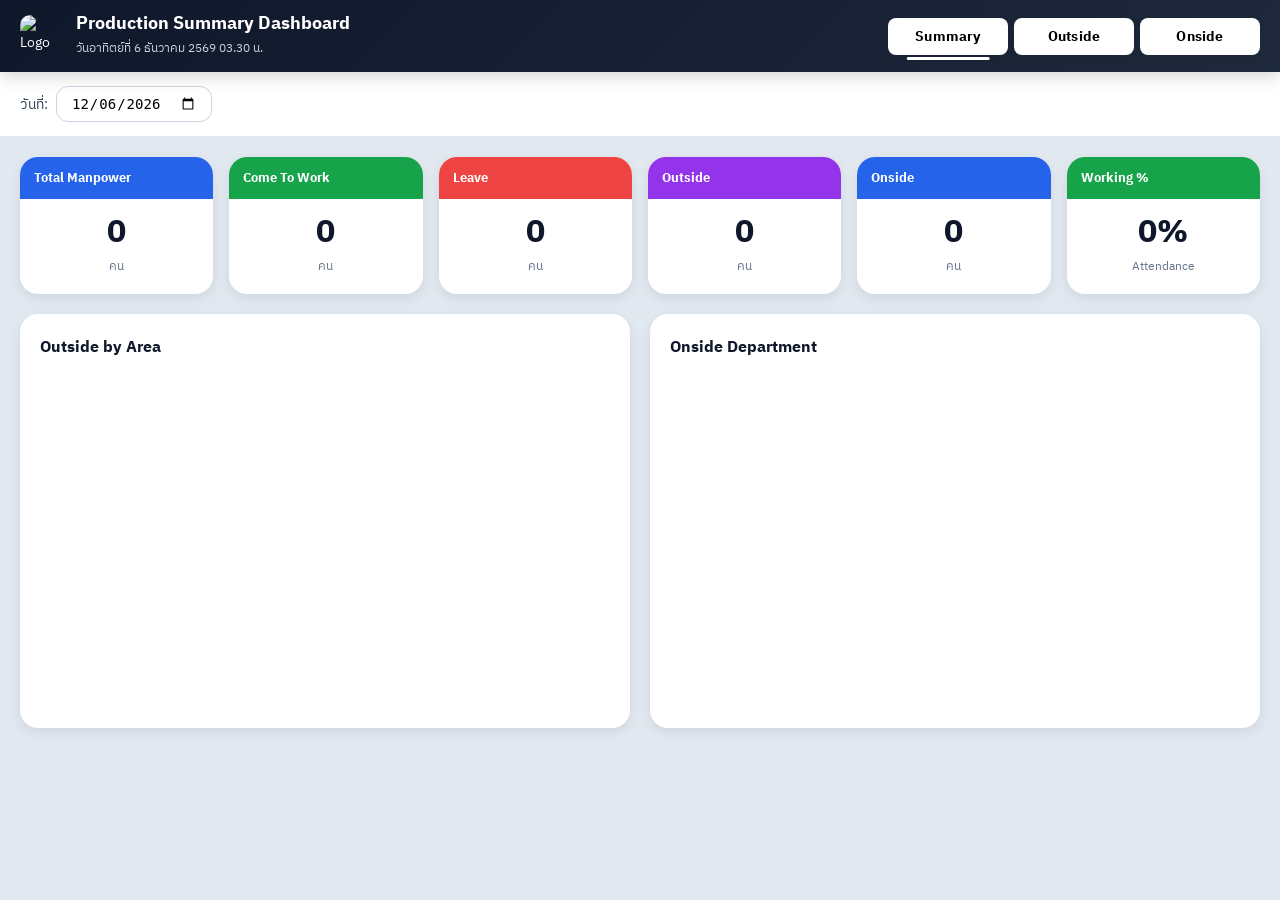
==== summary.html @ f7a7f8fb "Add files via upload" ====
<!doctype html>
<html lang="th" class="h-full">

<head>

  <meta charset="UTF-8" />

  <meta
    name="viewport"
    content="width=device-width, initial-scale=1.0"
  />

  <title>
    Summary Dashboard
  </title>

  <!-- Tailwind -->
  <script src="https://cdn.tailwindcss.com/3.4.17"></script>

  <!-- Fonts -->
  <link
    href="https://fonts.googleapis.com/css2?family=IBM+Plex+Sans+Thai:wght@400;500;600;700&family=JetBrains+Mono:wght@500&display=swap"
    rel="stylesheet"
  />

  <!-- Chart -->
  <script src="https://cdn.jsdelivr.net/npm/chart.js"></script>

  <!-- CSS -->
  <link
    href="style.css"
    rel="stylesheet"
  />

  <style>

    /* =====================================================
       SUMMARY DASHBOARD
    ===================================================== */

    .dashboard-wrapper {

      flex: 1;

      overflow: auto;

      padding: 20px;

      background:
        #e2e8f0;
    }

    /* =====================================================
       CARDS
    ===================================================== */

    .dashboard-grid {

      display: grid;

      grid-template-columns:
        repeat(6, minmax(0, 1fr));

      gap: 16px;

      margin-bottom: 20px;
    }

    .dashboard-card {

      background: white;

      border-radius: 18px;

      overflow: hidden;

      box-shadow:
        0 4px 12px rgba(0,0,0,0.08);
    }

    .dashboard-header {

      padding: 10px 14px;

      font-size: 13px;
      font-weight: 700;

      color: white;
    }

    .dashboard-blue {
      background: #2563eb;
    }

    .dashboard-green {
      background: #16a34a;
    }

    .dashboard-red {
      background: #ef4444;
    }

    .dashboard-purple {
      background: #9333ea;
    }

    .dashboard-body {

      padding: 18px;

      text-align: center;
    }

    .dashboard-number {

      font-size: 32px;
      font-weight: 700;

      line-height: 1;
    }

    .dashboard-label {

      margin-top: 8px;

      font-size: 12px;

      color: #64748b;
    }

    /* =====================================================
       CHARTS
    ===================================================== */

    .chart-grid {

      display: grid;

      grid-template-columns:
        1fr 1fr;

      gap: 20px;
    }

    .chart-card {

      background: white;

      border-radius: 18px;

      padding: 20px;

      box-shadow:
        0 4px 12px rgba(0,0,0,0.08);
    }

    .chart-title {

      margin-bottom: 20px;

      font-size: 16px;
      font-weight: 700;
    }

    canvas {

      width: 100% !important;
      height: 320px !important;
    }

    /* =====================================================
       RESPONSIVE
    ===================================================== */

    @media (max-width: 1200px) {

      .dashboard-grid {

        grid-template-columns:
          repeat(3, minmax(0, 1fr));
      }

      .chart-grid {

        grid-template-columns:
          1fr;
      }

    }

    @media (max-width: 768px) {

      .dashboard-grid {

        grid-template-columns:
          repeat(2, minmax(0, 1fr));
      }

    }

  </style>

</head>

<body>

  <div id="app">

    <!-- ================================================= -->
    <!-- HEADER -->
    <!-- ================================================= -->

    <header>

      <div class="header-left">

        <!-- ICON -->

        <div class="header-icon">

          <img
            src="https://www.jobbkk.com/upload/employer/0A/3EA/00B3EA/images/46058.webp"
            alt="Logo"
            style="
              width:42px;
              height:42px;
              object-fit:cover;
              border-radius:10px;
            "
          />

        </div>

        <!-- TITLE -->

        <div>

          <h1>
            Production Summary Dashboard
          </h1>

          <div id="dateDisplay"></div>

        </div>

      </div>

      <!-- ================================================= -->
      <!-- NAVIGATION -->
      <!-- ================================================= -->

      <div class="top-nav">

        <a
          href="summary.html"
          class="nav-link active"
        >
          Summary
        </a>

        <a
          href="index.html"
          class="nav-link"
        >
          Outside
        </a>

        <a
          href="onside.html"
          class="nav-link"
        >
          Onside
        </a>

      </div>

    </header>

    <!-- ================================================= -->
    <!-- SUMMARY -->
    <!-- ================================================= -->

    <div class="summary-bar">

      <div class="summary-item">

        <label>
          วันที่:
        </label>

        <input
          id="workDate"
          type="date"
        />

      </div>

    </div>

    <!-- ================================================= -->
    <!-- DASHBOARD -->
    <!-- ================================================= -->

    <div class="dashboard-wrapper">

      <!-- ================================================= -->
      <!-- SUMMARY CARDS -->
      <!-- ================================================= -->

      <div class="dashboard-grid">

        <div class="dashboard-card">

          <div class="dashboard-header dashboard-blue">
            Total Manpower
          </div>

          <div class="dashboard-body">

            <div
              class="dashboard-number"
              id="sumTotal"
            >
              0
            </div>

            <div class="dashboard-label">
              คน
            </div>

          </div>

        </div>

        <div class="dashboard-card">

          <div class="dashboard-header dashboard-green">
            Come To Work
          </div>

          <div class="dashboard-body">

            <div
              class="dashboard-number"
              id="sumWorking"
            >
              0
            </div>

            <div class="dashboard-label">
              คน
            </div>

          </div>

        </div>

        <div class="dashboard-card">

          <div class="dashboard-header dashboard-red">
            Leave
          </div>

          <div class="dashboard-body">

            <div
              class="dashboard-number"
              id="sumLeave"
            >
              0
            </div>

            <div class="dashboard-label">
              คน
            </div>

          </div>

        </div>

        <div class="dashboard-card">

          <div class="dashboard-header dashboard-purple">
            Outside
          </div>

          <div class="dashboard-body">

            <div
              class="dashboard-number"
              id="sumOutside"
            >
              0
            </div>

            <div class="dashboard-label">
              คน
            </div>

          </div>

        </div>

        <div class="dashboard-card">

          <div class="dashboard-header dashboard-blue">
            Onside
          </div>

          <div class="dashboard-body">

            <div
              class="dashboard-number"
              id="sumOnside"
            >
              0
            </div>

            <div class="dashboard-label">
              คน
            </div>

          </div>

        </div>

        <div class="dashboard-card">

          <div class="dashboard-header dashboard-green">
            Working %
          </div>

          <div class="dashboard-body">

            <div
              class="dashboard-number"
              id="workingPercent"
            >
              0%
            </div>

            <div class="dashboard-label">
              Attendance
            </div>

          </div>

        </div>

      </div>

      <!-- ================================================= -->
      <!-- CHART -->
      <!-- ================================================= -->

      <div class="chart-grid">

        <div class="chart-card">

          <div class="chart-title">
            Outside by Area
          </div>

          <canvas id="outsideChart"></canvas>

        </div>

        <div class="chart-card">

          <div class="chart-title">
            Onside Department
          </div>

          <canvas id="onsideChart"></canvas>

        </div>

      </div>

    </div>

  </div>

  <!-- ================================================= -->
  <!-- TOAST -->
  <!-- ================================================= -->

  <div id="toast"></div>

  <!-- ================================================= -->
  <!-- SCRIPT -->
  <!-- ================================================= -->

  <script src="summary.js"></script>

</body>

</html>
---- style.css ----
/* =========================================================
   BASE
========================================================= */

* {
  box-sizing: border-box;
}

html,
body {
  margin: 0;
  padding: 0;
  overflow: hidden;
}

body {

  font-family:
    'IBM Plex Sans Thai',
    sans-serif;

  background:
    #f1f5f9;

  color:
    #0f172a;

  font-size: 14px;
  font-weight: 400;
}

/* =========================================================
   APP
========================================================= */

#app {

  width: 100%;
  height: 100vh;

  display: flex;
  flex-direction: column;

  overflow: hidden;
}

/* =========================================================
   HEADER
========================================================= */

header {

  height: 72px;

  display: flex;
  align-items: center;
  justify-content: space-between;

  padding: 0 20px;

  background:
    linear-gradient(
      135deg,
      #0f172a,
      #1e293b
    );

  color: white;

  flex-shrink: 0;

  box-shadow:
    0 4px 16px rgba(0,0,0,0.18);

  z-index: 100;
}

.header-left {

  display: flex;
  align-items: center;
  gap: 14px;
}

.header-icon {

  display: flex;
  align-items: center;
  justify-content: center;
}

header h1 {

  margin: 0;

  font-size: 18px;
  font-weight: 700;

  line-height: 1.2;
}

#dateDisplay {

  margin-top: 4px;

  font-size: 12px;

  color: #cbd5e1;
}

/* =========================================================
   TOP NAV
========================================================= */

.top-nav {

  display: flex;
  align-items: center;
  gap: 6px;
}

/* =========================================================
   NAV BUTTON
========================================================= */

.nav-link {

  position: relative;

  display: inline-flex;
  align-items: center;
  justify-content: center;

  min-width: 120px;

  padding: 6px 12px;

  border-radius: 8px;

  text-decoration: none;

  font-size: 14px;
  font-weight: 700;

  letter-spacing: 0.2px;

  color: #000000;

  background: white;

  border:
    1px solid transparent;

  transition:
    all 0.2s ease;

  box-shadow:
    0 2px 6px rgba(0,0,0,0.08);
}

.nav-link:hover {

  transform:
    translateY(-2px);

  background:
    #e2e8f0;

  color:
    #0f172a;

  box-shadow:
    0 10px 18px rgba(0,0,0,0.12);
}

.nav-link.active::after {

  content: '';

  position: absolute;

  left: 50%;
  bottom: -6px;

  transform:
    translateX(-50%);

  width: 70%;
  height: 3px;

  border-radius: 999px;

  background: white;

  animation:
    navGlow 1.5s infinite alternate;
}

@keyframes navGlow {

  from {

    opacity: 0.6;

    width: 55%;
  }

  to {

    opacity: 1;

    width: 80%;
  }

}

/* =========================================================
   SUMMARY
========================================================= */

.summary-bar {

  display: flex;
  align-items: center;
  gap: 20px;

  padding: 14px 20px;

  background: white;

  border-bottom:
    1px solid #e2e8f0;

  flex-wrap: wrap;

  flex-shrink: 0;

  box-shadow:
    0 2px 8px rgba(0,0,0,0.04);
}

.summary-item {

  display: flex;
  align-items: center;
  gap: 8px;

  font-size: 14px;

  color:
    #334155;
}

.summary-dot {

  width: 10px;
  height: 10px;

  border-radius: 999px;
}

.summary-driver {
  background: #3b82f6;
}

.summary-helper {
  background: #22c55e;
}

.summary-leave {
  background: #ef4444;
}

.summary-total {
  background: #64748b;
}

/* =========================================================
   DATE INPUT
========================================================= */

#workDate {

  border:
    1px solid #cbd5e1;

  border-radius: 12px;

  padding:
    8px 14px;

  font-size: 14px;

  background: white;

  outline: none;

  transition:
    all 0.2s ease;
}

#workDate:focus {

  border-color:
    #60a5fa;

  box-shadow:
    0 0 0 4px rgba(96,165,250,0.15);
}

/* =========================================================
   BOARD WRAPPER
========================================================= */

.board-wrapper {

  flex: 1;

  overflow: auto;

  background:
    #e2e8f0;
}

/* =========================================================
   OUTSIDE GRID
========================================================= */

.outside-header,
.outside-row {

  display: grid;

  grid-template-columns:
    170px
    repeat(7, minmax(0, 1fr))
    90px;

  width: 100%;
}

/* =========================================================
   ONSIDE GRID
========================================================= */

.onside-header,
.onside-row {

  display: grid;

  grid-template-columns:
    160px
    1fr
    70px;

  width: 100%;
}

.onside-row {

  gap: 8px;
  align-items: center;
}

/* =========================================================
   BOARD HEADER
========================================================= */

.board-header {

  position: sticky;
  top: 0;

  z-index: 50;

  background:
    linear-gradient(
      135deg,
      #1e293b,
      #334155
    );

  color: white;

  box-shadow:
    0 4px 12px rgba(0,0,0,0.15);
}

/* =========================================================
   HEADER CELL
========================================================= */

.board-header-cell {

  width: 100%;
  min-width: 0;

  padding: 16px 10px;

  display: flex;
  align-items: center;
  justify-content: center;

  text-align: center;

  font-size: 14px;
  font-weight: 700;

  border-right:
    1px solid rgba(255,255,255,0.08);

  overflow: hidden;
  text-overflow: ellipsis;
  white-space: nowrap;
}

/* =========================================================
   ROW
========================================================= */

.outside-row,
.onside-row {

  background: white;

  border-bottom:
    1px solid #e2e8f0;

  transition:
    background 0.2s ease;
}

.outside-row:hover,
.onside-row:hover {

  background:
    #f8fafc;
}

/* =========================================================
   AREA CELL
========================================================= */

.area-cell {

  min-width: 0;

  position: sticky;
  left: 0;

  z-index: 10;

  display: flex;
  align-items: center;
  gap: 8px;

  padding: 8px;

  background:
    #f8fafc;

  border-right:
    1px solid #e2e8f0;

  overflow: hidden;
}

.area-color {

  width: 8px;

  align-self: stretch;

  border-radius: 999px;

  flex-shrink: 0;
}

.area-name {

  font-size: 16px;
  font-weight: 700;

  color:
    #0f172a;

  line-height: 1.2;

  overflow: hidden;
  text-overflow: ellipsis;
  white-space: nowrap;
}

.area-time {

  margin-top: 4px;

  font-size: 12px;

  color:
    #64748b;
}

/* =========================================================
   STAFF CELL
========================================================= */

.staff-cell {

  position: relative;

  min-width: 0;

  display: flex;
  align-items: center;
  justify-content: center;

  min-height: 96px;

  padding: 6px;

  background: #f8fafc;

  border-right:
    1px solid #e2e8f0;

  overflow: visible;
}

/* =========================================================
   STAFF CARD
========================================================= */

.staff-card {

  position: relative;

  width: calc(100% - 8px);

  display: flex;
  align-items: center;
  gap: 10px;

  padding: 10px;

  background: white;

  border:
    1px solid #e2e8f0;

  border-radius: 14px;

  overflow: hidden;

  box-shadow:
    0 2px 6px rgba(0,0,0,0.05);

  transition:
    transform 0.22s ease,
    box-shadow 0.22s ease,
    opacity 0.22s ease;

  transform-origin: center center;

  z-index: 1;

  will-change:
    transform;
}

/* =========================================================
   DIM OTHER CARDS
========================================================= */

.board-row:hover .staff-card:not(:hover) {

  opacity: 0.35;

  transform:
    scale(0.92);
}

/* =========================================================
   EXPAND ACTIVE CARD
========================================================= */

.staff-card:hover {

  opacity: 1 !important;

  transform:
    scale(2.5) !important;

  z-index: 99999;

  border-color:
    #3b82f6;

  box-shadow:
    0 28px 60px rgba(0,0,0,0.30);
}
/* =========================================================
   AVATAR WRAP
========================================================= */

.staff-avatar-wrap {

  position: relative;

  width: 42px;
  height: 42px;

  flex-shrink: 0;
}

/* =========================================================
   AVATAR
========================================================= */

.staff-avatar {

  width: 100%;
  height: 100%;

  border-radius: 999px;

  background:
    linear-gradient(
      135deg,
      #d6d3d1,
      #e7e5e4
    );

  display: flex;
  align-items: center;
  justify-content: center;

  font-size: 14px;
  font-weight: 600;

  color:
    #44403c;
}

/* =========================================================
   AVATAR IMAGE
========================================================= */

.staff-avatar-image {

  width: 100%;
  height: 100%;

  object-fit: cover;

  border-radius: 999px;

  display: block;

  background:
    #e2e8f0;

  border:
    2px solid white;
}

/* =========================================================
   STATUS BADGE
========================================================= */

.staff-status {

  position: absolute;

  right: -2px;
  bottom: -2px;

  width: 18px;
  height: 18px;

  border-radius: 999px;

  display: flex;
  align-items: center;
  justify-content: center;

  border:
    2px solid white;

  font-size: 10px;
  font-weight: 700;

  color: white;

  box-shadow:
    0 2px 6px rgba(0,0,0,0.2);
}

.badge-driver {
  background: #3b82f6;
}

.badge-helper {
  background: #22c55e;
}

.badge-leave {
  background: #ef4444;
}

/* =========================================================
   STAFF INFO
========================================================= */

.staff-info {

  flex: 1;

  min-width: 0;
}

.staff-name {

  font-size: 10px;
  font-weight: 700;

  color:
    #0f172a;

  overflow: hidden;
  text-overflow: ellipsis;
  white-space: nowrap;
}

.staff-name-th {

  margin-top: 2px;

  font-size: 8px;
  font-weight: 500;

  color:
    #78716c;

  overflow: hidden;
  text-overflow: ellipsis;
  white-space: nowrap;
}

/* =========================================================
   EMPTY SLOT
========================================================= */

.empty-slot {

  font-size: 12px;

  color:
    #cbd5e1;
}

/* =========================================================
   TOTAL
========================================================= */

.total-cell {

  min-width: 0;

  display: flex;
  align-items: center;
  justify-content: center;

  background: white;

  overflow: hidden;
}

.total-number {

  font-size: 18px;
  font-weight: 700;

  color:
    #0f172a;
}

/* =========================================================
   EMPTY STATE
========================================================= */

.empty-state {

  display: flex;
  flex-direction: column;
  align-items: center;
  justify-content: center;

  padding: 120px 20px;

  text-align: center;
}

.empty-icon {

  font-size: 56px;

  margin-bottom: 16px;
}

.empty-title {

  font-size: 18px;
  font-weight: 700;

  color:
    #334155;
}

.empty-desc {

  margin-top: 8px;

  font-size: 13px;

  color:
    #94a3b8;
}

/* =========================================================
   TOAST
========================================================= */

#toast {

  position: fixed;

  right: 20px;
  bottom: 20px;

  padding:
    12px 16px;

  background:
    #0f172a;

  color: white;

  border-radius: 14px;

  font-size: 14px;

  opacity: 0;

  transform:
    translateY(20px);

  transition:
    all 0.25s ease;

  z-index: 99999;

  box-shadow:
    0 12px 24px rgba(0,0,0,0.2);
}

#toast.show {

  opacity: 1;

  transform:
    translateY(0);
}

/* =========================================================
   SCROLLBAR
========================================================= */

::-webkit-scrollbar {

  width: 10px;
  height: 10px;
}

::-webkit-scrollbar-track {

  background:
    #e2e8f0;
}

::-webkit-scrollbar-thumb {

  background:
    #94a3b8;

  border-radius: 999px;
}

::-webkit-scrollbar-thumb:hover {

  background:
    #64748b;
}

/* =========================================================
   RESPONSIVE
========================================================= */

@media (max-width: 1200px) {

  .board-header-cell,
  .summary-item {

    font-size: 12px;
  }

  .staff-name {

    font-size: 11px;
  }

  .staff-card:hover {

    transform:
      scale(1.6);
  }

}

@media (max-width: 768px) {

  header {

    padding: 0 14px;
  }

  .summary-bar {

    gap: 12px;

    padding: 10px 14px;
  }

  .board-wrapper {

    overflow-x: auto;
  }

  .outside-header,
  .outside-row {

    min-width: 980px;
  }

  .onside-header,
  .onside-row {

    min-width: 760px;
  }

  .staff-card {

    padding: 8px;
  }

  .staff-card:hover {

    transform:
      scale(1.3);
  }

  .area-name {

    font-size: 14px;
  }

}
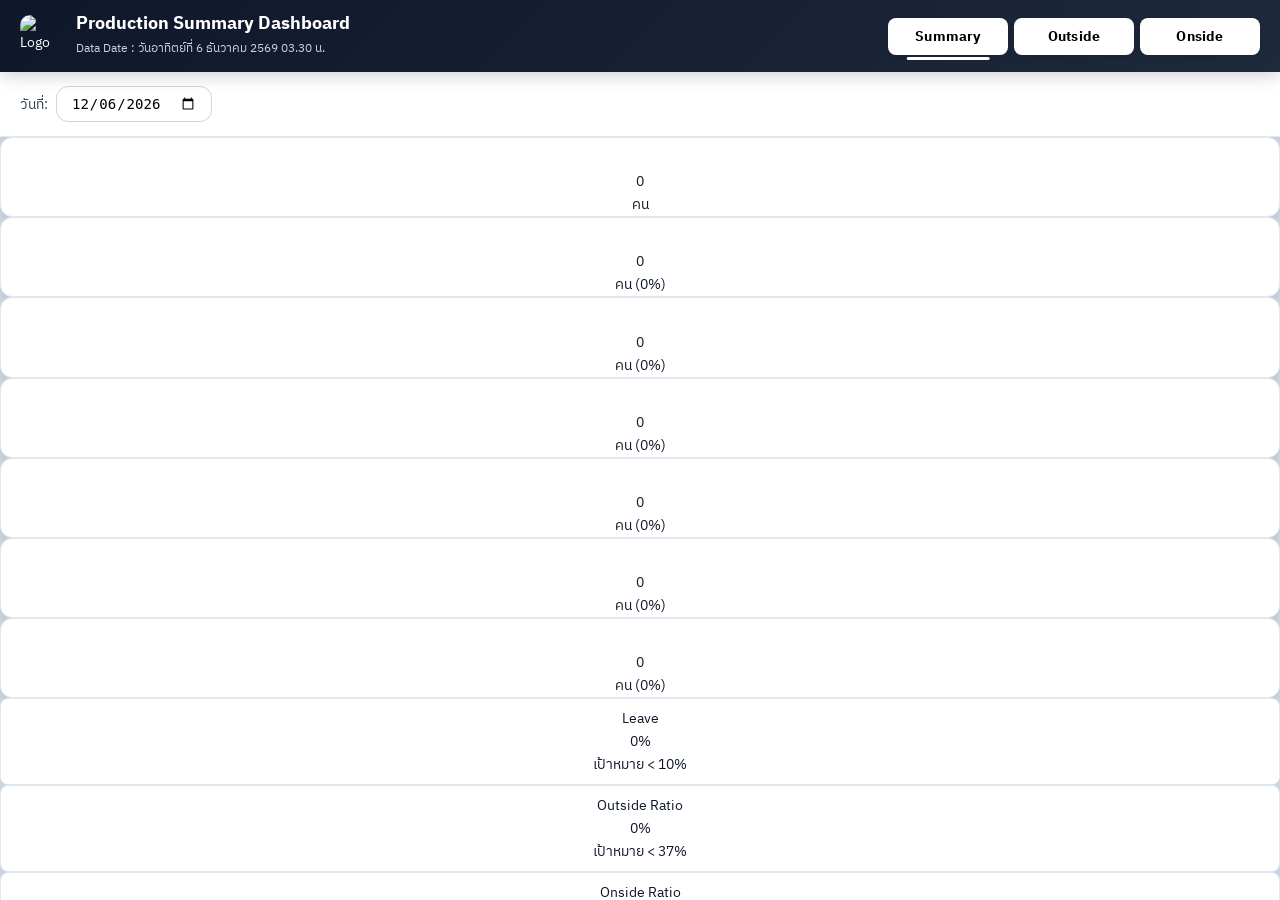
==== commit 5581564b: "Add files via upload" ====
--- a/summary.html
+++ b/summary.html
@@ -2,222 +2,79 @@
 <html lang="th" class="h-full">
 
 <head>
-
   <meta charset="UTF-8" />
-
-  <meta
-    name="viewport"
-    content="width=device-width, initial-scale=1.0"
-  />
-
-  <title>
-    Summary Dashboard
-  </title>
-
-  <!-- Tailwind -->
+  <meta name="viewport" content="width=device-width, initial-scale=1.0" />
+  <title>Production (Manpower) Report</title>
+
   <script src="https://cdn.tailwindcss.com/3.4.17"></script>
 
-  <!-- Fonts -->
-  <link
-    href="https://fonts.googleapis.com/css2?family=IBM+Plex+Sans+Thai:wght@400;500;600;700&family=JetBrains+Mono:wght@500&display=swap"
-    rel="stylesheet"
-  />
-
-  <!-- Chart -->
+  <link href="https://fonts.googleapis.com/css2?family=IBM+Plex+Sans+Thai:wght@400;500;600;700&family=JetBrains+Mono:wght@500&display=swap" rel="stylesheet" />
+
   <script src="https://cdn.jsdelivr.net/npm/chart.js"></script>
 
-  <!-- CSS -->
-  <link
-    href="style.css"
-    rel="stylesheet"
-  />
+  <link href="style.css" rel="stylesheet" />
 
   <style>
-
-    /* =====================================================
-       SUMMARY DASHBOARD
-    ===================================================== */
-
-    .dashboard-wrapper {
-
-      flex: 1;
-
-      overflow: auto;
-
-      padding: 20px;
-
-      background:
-        #e2e8f0;
-    }
-
-    /* =====================================================
-       CARDS
-    ===================================================== */
-
-    .dashboard-grid {
-
-      display: grid;
-
-      grid-template-columns:
-        repeat(6, minmax(0, 1fr));
-
-      gap: 16px;
-
-      margin-bottom: 20px;
-    }
-
-    .dashboard-card {
-
+    /* ปรับแต่งส่วน Dashboard ด้านล่างให้สวยงามตามภาพ */
+    body {
+      background-color: #cbd5e1;
+    }
+
+    .dashboard-block {
+      background-color: white;
+      border-radius: 0.75rem;
+      box-shadow: 0 10px 15px -3px rgba(0, 0, 0, 0.05), 0 4px 6px -2px rgba(0, 0, 0, 0.05);
+      border: 1px solid rgba(255, 255, 255, 0.8);
+    }
+
+    .metric-card {
       background: white;
-
-      border-radius: 18px;
-
+      border-radius: 0.75rem;
+      box-shadow: 0 4px 6px -1px rgba(0, 0, 0, 0.08);
       overflow: hidden;
-
-      box-shadow:
-        0 4px 12px rgba(0,0,0,0.08);
-    }
-
-    .dashboard-header {
-
-      padding: 10px 14px;
-
-      font-size: 13px;
+      text-align: center;
+      border: 1px solid #e2e8f0;
+    }
+
+    .metric-badge {
+      color: white;
+      padding: 0.35rem 0.5rem;
+      font-size: 0.8rem;
       font-weight: 700;
-
-      color: white;
-    }
-
-    .dashboard-blue {
-      background: #2563eb;
-    }
-
-    .dashboard-green {
-      background: #16a34a;
-    }
-
-    .dashboard-red {
-      background: #ef4444;
-    }
-
-    .dashboard-purple {
-      background: #9333ea;
-    }
-
-    .dashboard-body {
-
-      padding: 18px;
-
+      display: flex;
+      align-items: center;
+      justify-content: center;
+      gap: 0.25rem;
+    }
+
+    .metric-badge svg {
+      width: 16px;
+      height: 16px;
+      flex-shrink: 0;
+    }
+    .target-box {
+      background-color: white;
+      border-radius: 0.5rem;
+      border: 1px solid #e2e8f0;
       text-align: center;
-    }
-
-    .dashboard-number {
-
-      font-size: 32px;
-      font-weight: 700;
-
-      line-height: 1;
-    }
-
-    .dashboard-label {
-
-      margin-top: 8px;
-
-      font-size: 12px;
-
-      color: #64748b;
-    }
-
-    /* =====================================================
-       CHARTS
-    ===================================================== */
-
-    .chart-grid {
-
-      display: grid;
-
-      grid-template-columns:
-        1fr 1fr;
-
-      gap: 20px;
-    }
-
-    .chart-card {
-
-      background: white;
-
-      border-radius: 18px;
-
-      padding: 20px;
-
-      box-shadow:
-        0 4px 12px rgba(0,0,0,0.08);
-    }
-
-    .chart-title {
-
-      margin-bottom: 20px;
-
-      font-size: 16px;
-      font-weight: 700;
-    }
-
-    canvas {
-
-      width: 100% !important;
-      height: 320px !important;
-    }
-
-    /* =====================================================
-       RESPONSIVE
-    ===================================================== */
-
-    @media (max-width: 1200px) {
-
-      .dashboard-grid {
-
-        grid-template-columns:
-          repeat(3, minmax(0, 1fr));
-      }
-
-      .chart-grid {
-
-        grid-template-columns:
-          1fr;
-      }
-
-    }
-
-    @media (max-width: 768px) {
-
-      .dashboard-grid {
-
-        grid-template-columns:
-          repeat(2, minmax(0, 1fr));
-      }
-
-    }
-
+      padding: 0.5rem;
+      display: flex;
+      flex-direction: column;
+      justify-content: center;
+      box-shadow: 0 2px 4px rgba(0,0,0,0.02);
+    }
   </style>
-
 </head>
 
 <body>
 
   <div id="app">
 
-    <!-- ================================================= -->
-    <!-- HEADER -->
-    <!-- ================================================= -->
-
     <header>
 
       <div class="header-left">
 
-        <!-- ICON -->
-
         <div class="header-icon">
-
           <img
             src="https://www.jobbkk.com/upload/employer/0A/3EA/00B3EA/images/46058.webp"
             alt="Logo"
@@ -228,271 +85,202 @@
               border-radius:10px;
             "
           />
-
-        </div>
-
-        <!-- TITLE -->
+        </div>
 
         <div>
-
           <h1>
             Production Summary Dashboard
           </h1>
-
           <div id="dateDisplay"></div>
-
-        </div>
-
-      </div>
-
-      <!-- ================================================= -->
-      <!-- NAVIGATION -->
-      <!-- ================================================= -->
+        </div>
+
+      </div>
 
       <div class="top-nav">
-
-        <a
-          href="summary.html"
-          class="nav-link active"
-        >
+        <a href="summary.html" class="nav-link active">
           Summary
         </a>
-
-        <a
-          href="index.html"
-          class="nav-link"
-        >
+        <a href="index.html" class="nav-link">
           Outside
         </a>
-
-        <a
-          href="onside.html"
-          class="nav-link"
-        >
+        <a href="onside.html" class="nav-link">
           Onside
         </a>
-
       </div>
 
     </header>
 
-    <!-- ================================================= -->
-    <!-- SUMMARY -->
-    <!-- ================================================= -->
-
     <div class="summary-bar">
-
       <div class="summary-item">
-
-        <label>
-          วันที่:
-        </label>
-
-        <input
-          id="workDate"
-          type="date"
-        />
-
-      </div>
-
+        <label>วันที่:</label>
+        <input id="workDate" type="date" />
+      </div>
     </div>
 
-    <!-- ================================================= -->
-    <!-- DASHBOARD -->
-    <!-- ================================================= -->
-
-    <div class="dashboard-wrapper">
-
-      <!-- ================================================= -->
-      <!-- SUMMARY CARDS -->
-      <!-- ================================================= -->
-
-      <div class="dashboard-grid">
-
-        <div class="dashboard-card">
-
-          <div class="dashboard-header dashboard-blue">
-            Total Manpower
-          </div>
-
-          <div class="dashboard-body">
-
-            <div
-              class="dashboard-number"
-              id="sumTotal"
-            >
-              0
-            </div>
-
-            <div class="dashboard-label">
-              คน
-            </div>
-
-          </div>
-
-        </div>
-
-        <div class="dashboard-card">
-
-          <div class="dashboard-header dashboard-green">
-            Come To Work
-          </div>
-
-          <div class="dashboard-body">
-
-            <div
-              class="dashboard-number"
-              id="sumWorking"
-            >
-              0
-            </div>
-
-            <div class="dashboard-label">
-              คน
-            </div>
-
-          </div>
-
-        </div>
-
-        <div class="dashboard-card">
-
-          <div class="dashboard-header dashboard-red">
-            Leave
-          </div>
-
-          <div class="dashboard-body">
-
-            <div
-              class="dashboard-number"
-              id="sumLeave"
-            >
-              0
-            </div>
-
-            <div class="dashboard-label">
-              คน
-            </div>
-
-          </div>
-
-        </div>
-
-        <div class="dashboard-card">
-
-          <div class="dashboard-header dashboard-purple">
-            Outside
-          </div>
-
-          <div class="dashboard-body">
-
-            <div
-              class="dashboard-number"
-              id="sumOutside"
-            >
-              0
-            </div>
-
-            <div class="dashboard-label">
-              คน
-            </div>
-
-          </div>
-
-        </div>
-
-        <div class="dashboard-card">
-
-          <div class="dashboard-header dashboard-blue">
-            Onside
-          </div>
-
-          <div class="dashboard-body">
-
-            <div
-              class="dashboard-number"
-              id="sumOnside"
-            >
-              0
-            </div>
-
-            <div class="dashboard-label">
-              คน
-            </div>
-
-          </div>
-
-        </div>
-
-        <div class="dashboard-card">
-
-          <div class="dashboard-header dashboard-green">
-            Working %
-          </div>
-
-          <div class="dashboard-body">
-
-            <div
-              class="dashboard-number"
-              id="workingPercent"
-            >
-              0%
-            </div>
-
-            <div class="dashboard-label">
-              Attendance
-            </div>
-
-          </div>
-
-        </div>
-
-      </div>
-
-      <!-- ================================================= -->
-      <!-- CHART -->
-      <!-- ================================================= -->
-
-      <div class="chart-grid">
-
-        <div class="chart-card">
-
-          <div class="chart-title">
-            Outside by Area
-          </div>
-
-          <canvas id="outsideChart"></canvas>
-
-        </div>
-
-        <div class="chart-card">
-
-          <div class="chart-title">
-            Onside Department
-          </div>
-
-          <canvas id="onsideChart"></canvas>
-
-        </div>
-
+    <div class="dashboard-wrapper flex flex-col gap-3 p-4">
+      
+      <div class="grid grid-cols-12 gap-3">
+        
+    <div class="col-span-10 grid grid-cols-7 gap-2">
+      
+      <div class="metric-card">
+        <div class="metric-badge bg-[#002060]">
+          <svg xmlns="http://www.w3.org/2000/svg" fill="none" viewBox="0 0 24 24" stroke-width="2.5" stroke="currentColor">
+            <path stroke-linecap="round" stroke-linejoin="round" d="M18 18.72a9.094 9.094 0 003.741-.479 3 3 0 00-4.682-2.72m.94 3.198l.001.031c0 .225-.012.447-.037.666A11.944 11.944 0 0112 21c-2.17 0-4.207-.576-5.963-1.584A6.062 6.062 0 016 18.719m12 0a5.971 5.971 0 00-.941-3.197m0 0A5.995 5.995 0 0012 12.75a5.995 5.995 0 00-5.058 2.772m0 0a3 3 0 00-4.681 2.72 8.986 8.986 0 003.74.477m.94-3.197a5.971 5.971 0 00-.94 3.197M15 6.75a3 3 0 11-6 0 3 3 0 016 0zm6 3a2.25 2.25 0 11-4.5 0 2.25 2.25 0 014.5 0zm-13.5 0a2.25 2.25 0 11-4.5 0 2.25 2.25 0 014.5 0z" />
+          </svg>
+          <span>Total Manpower</span>
+        </div>
+        <div class="p-2">
+          <div id="sumTotal" class="text-2xl font-bold text-slate-800">0</div>
+          <div class="text-[10px] text-gray-400 font-medium mt-0.5">คน</div>
+        </div>
+      </div>
+
+      <div class="metric-card">
+        <div class="metric-badge bg-[#0000ff]">
+          <svg xmlns="http://www.w3.org/2000/svg" fill="none" viewBox="0 0 24 24" stroke-width="2.5" stroke="currentColor">
+            <path stroke-linecap="round" stroke-linejoin="round" d="M15.75 6a3.75 3.75 0 11-7.5 0 3.75 3.75 0 017.5 0zM4.501 20.118a7.5 7.5 0 0114.998 0A17.933 17.933 0 0112 21.75c-2.676 0-5.216-.584-7.499-1.632z" />
+          </svg>
+          <span>Thai</span>
+        </div>
+        <div class="p-2">
+          <div id="sumThai" class="text-2xl font-bold text-slate-800">0</div>
+          <div id="perThai" class="text-[10px] text-gray-400 font-medium mt-0.5">คน (0%)</div>
+        </div>
+      </div>
+
+      <div class="metric-card">
+        <div class="metric-badge bg-[#0070c0]">
+          <svg xmlns="http://www.w3.org/2000/svg" fill="none" viewBox="0 0 24 24" stroke-width="2.5" stroke="currentColor">
+            <path stroke-linecap="round" stroke-linejoin="round" d="M15.75 6a3.75 3.75 0 11-7.5 0 3.75 3.75 0 017.5 0zM4.501 20.118a7.5 7.5 0 0114.998 0A17.933 17.933 0 0112 21.75c-2.676 0-5.216-.584-7.499-1.632z" />
+          <span>Thai Sub</span>
+        </div>
+        <div class="p-2">
+          <div id="sumThaiSub" class="text-2xl font-bold text-slate-800">0</div>
+          <div id="perThaiSub" class="text-[10px] text-gray-400 font-medium mt-0.5">คน (0%)</div>
+        </div>
+      </div>
+
+      <div class="metric-card">
+        <div class="metric-badge bg-[#203764]">
+          <svg xmlns="http://www.w3.org/2000/svg" fill="none" viewBox="0 0 24 24" stroke-width="2.5" stroke="currentColor">
+            <path stroke-linecap="round" stroke-linejoin="round" d="M15.75 6a3.75 3.75 0 11-7.5 0 3.75 3.75 0 017.5 0zM4.501 20.118a7.5 7.5 0 0114.998 0A17.933 17.933 0 0112 21.75c-2.676 0-5.216-.584-7.499-1.632z" />
+          </svg>
+          <span>Myanmar</span>
+        </div>
+        <div class="p-2">
+          <div id="sumMyanmar" class="text-2xl font-bold text-slate-800">0</div>
+          <div id="perMyanmar" class="text-[10px] text-gray-400 font-medium mt-0.5">คน (0%)</div>
+        </div>
+      </div>
+
+      <div class="metric-card">
+        <div class="metric-badge bg-[#4472c4]">
+          <svg xmlns="http://www.w3.org/2000/svg" fill="none" viewBox="0 0 24 24" stroke-width="2.5" stroke="currentColor">
+            <path stroke-linecap="round" stroke-linejoin="round" d="M15.75 6a3.75 3.75 0 11-7.5 0 3.75 3.75 0 017.5 0zM4.501 20.118a7.5 7.5 0 0114.998 0A17.933 17.933 0 0112 21.75c-2.676 0-5.216-.584-7.499-1.632z" />
+          </svg>
+          <span>Management</span>
+        </div>
+        <div class="p-2">
+          <div id="sumManagement" class="text-2xl font-bold text-slate-800">0</div>
+          <div id="perManagement" class="text-[10px] text-gray-400 font-medium mt-0.5">คน (0%)</div>
+        </div>
+      </div>
+
+      <div class="metric-card">
+        <div class="metric-badge bg-[#00b050]">
+          <svg xmlns="http://www.w3.org/2000/svg" fill="none" viewBox="0 0 24 24" stroke-width="2.5" stroke="currentColor">
+            <path stroke-linecap="round" stroke-linejoin="round" d="M9 12.75L11.25 15 15 9.75M21 12c0 1.268-.63 2.39-1.593 3.068a3.745 3.745 0 01-1.043 3.296 3.745 3.745 0 01-3.296 1.043A3.745 3.745 0 0112 21c-1.268 0-2.39-.63-3.068-1.593a3.746 3.746 0 01-3.296-1.043 3.745 3.745 0 01-1.043-3.296A3.745 3.745 0 013 12c0-1.268.63-2.39 1.593-3.068a3.745 3.745 0 011.043-3.296 3.746 3.746 0 013.296-1.043A3.746 3.746 0 0112 3c1.268 0 2.39.63 3.068 1.593a3.746 3.746 0 013.296 1.043 3.746 3.746 0 011.043 3.296A3.745 3.745 0 0121 12z" />
+          </svg>
+          <span>Come To Work</span>
+        </div>
+        <div class="p-2">
+          <div id="sumWorking" class="text-2xl font-bold text-slate-800">0</div>
+          <div id="perWorking" class="text-[10px] text-gray-400 font-medium mt-0.5">คน (0%)</div>
+        </div>
+      </div>
+
+      <div class="metric-card">
+        <div class="metric-badge bg-[#ff0000]">
+          <svg xmlns="http://www.w3.org/2000/svg" fill="none" viewBox="0 0 24 24" stroke-width="2.5" stroke="currentColor">
+            <path stroke-linecap="round" stroke-linejoin="round" d="M12 9v3.75m9-.75a9 9 0 11-18 0 9 9 0 0118 0zm-9 3.75h.008v.008H12v-.008z" />
+          </svg>
+          <span>Leave</span>
+        </div>
+        <div class="p-2">
+          <div id="sumLeave" class="text-2xl font-bold text-slate-800">0</div>
+          <div id="perLeave" class="text-[10px] text-gray-400 font-medium mt-0.5">คน (0%)</div>
+        </div>
       </div>
 
     </div>
 
+        <div class="col-span-2 flex flex-col gap-1.5 justify-between">
+          
+          <div class="target-box flex-1">
+            <div class="text-[11px] text-slate-500 font-bold">Leave</div>
+            <div id="targetLeaveVal" class="text-lg font-bold text-red-500">0%</div>
+            <div class="text-[9px] text-slate-400">เป้าหมาย &lt; 10%</div>
+          </div>
+
+          <div class="target-box flex-1 bg-red-50/50">
+            <div class="text-[11px] text-slate-500 font-bold">Outside Ratio</div>
+            <div id="targetOutsideVal" class="text-lg font-bold text-red-500">0%</div>
+            <div class="text-[9px] text-slate-400">เป้าหมาย &lt; 37%</div>
+          </div>
+
+          <div class="target-box flex-1 bg-green-50/50">
+            <div class="text-[11px] text-slate-500 font-bold">Onside Ratio</div>
+            <div id="targetOnsideVal" class="text-lg font-bold text-green-600">0%</div>
+            <div class="text-[9px] text-slate-400">เป้าหมาย &gt; 63%</div>
+          </div>
+
+        </div>
+
+      </div>
+
+      <div class="grid grid-cols-12 gap-3">
+        
+        <div class="col-span-3 dashboard-block p-4 flex flex-col justify-between">
+          <div class="text-center font-bold text-slate-700 text-sm tracking-wide">Workplace In/Out</div>
+          <div class="relative flex justify-center items-center h-[220px] w-full">
+            <canvas id="ioDonutChart"></canvas>
+          </div>
+        </div>
+
+        <div class="col-span-9 dashboard-block p-4">
+          <div class="text-center font-bold text-slate-700 text-sm tracking-wide mb-1">Outside Manpower by Customer / Area</div>
+          <div class="h-[220px] w-full">
+            <canvas id="outsideAreaChart"></canvas>
+          </div>
+        </div>
+
+      </div>
+
+      <div class="grid grid-cols-12 gap-3">
+        
+        <div class="col-span-6 dashboard-block p-4">
+          <div class="text-center font-bold text-slate-700 text-sm tracking-wide mb-2">Manpower by Type (Come To Work)</div>
+          <div class="h-[230px] w-full">
+            <canvas id="manpowerTypeChart"></canvas>
+          </div>
+        </div>
+
+        <div class="col-span-6 dashboard-block p-4">
+          <div class="text-center font-bold text-slate-700 text-sm tracking-wide mb-2">Leave Year to Date Top 5</div>
+          <div class="h-[230px] w-full">
+            <canvas id="leaveTopChart"></canvas>
+          </div>
+        </div>
+
+      </div>
+
+    </div>
+
   </div>
 
-  <!-- ================================================= -->
-  <!-- TOAST -->
-  <!-- ================================================= -->
-
   <div id="toast"></div>
 
-  <!-- ================================================= -->
-  <!-- SCRIPT -->
-  <!-- ================================================= -->
-
   <script src="summary.js"></script>
-
 </body>
-
 </html>
